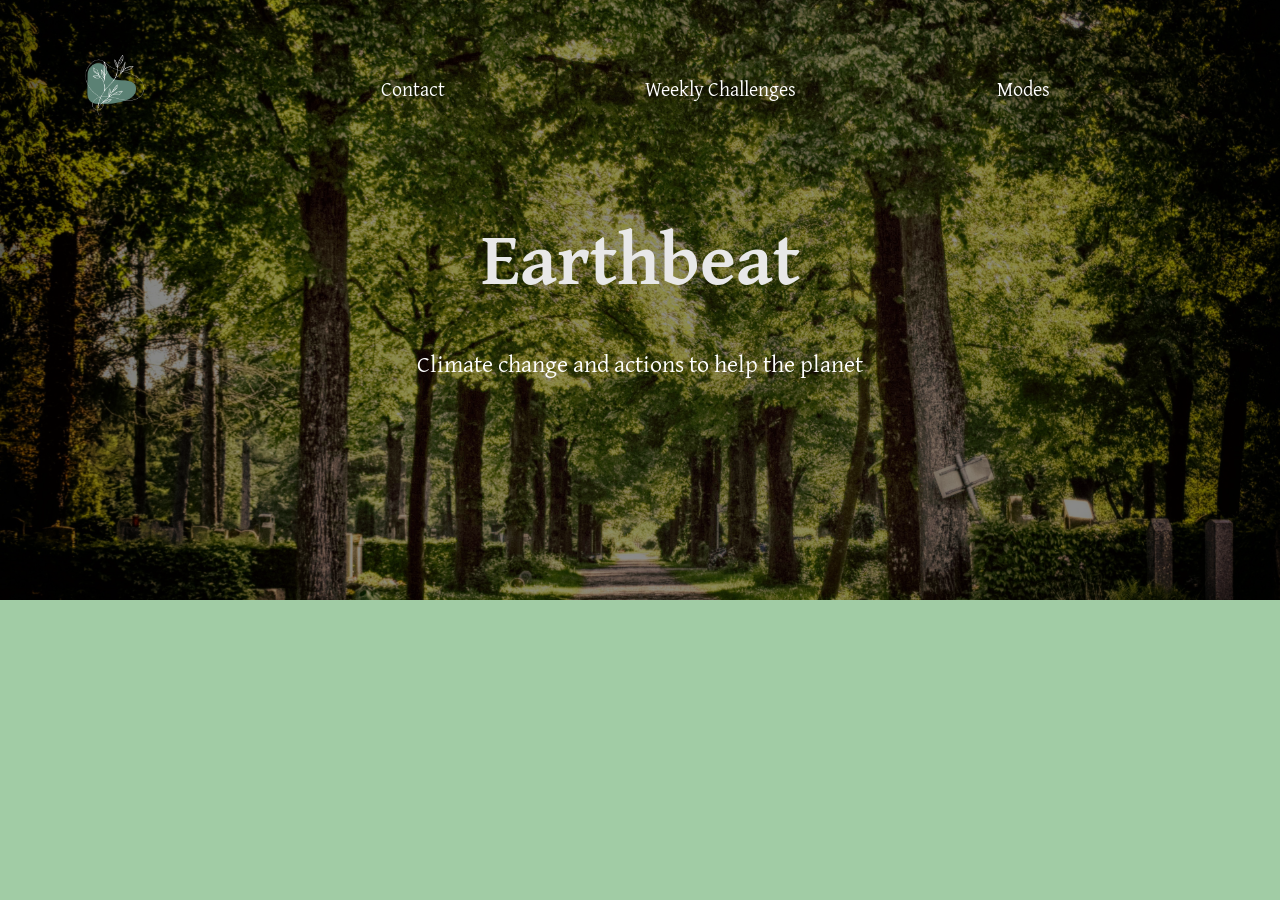
==== Contact.html @ 9368f3e4 "Added images that matches" ====
<!DOCTYPE html>
<html lang="en">
<head>
    <meta charset="UTF-8">
    <meta name="viewport" content="width=device-width, initial-scale=1.0">
    <title>EarthBeat</title>
    <link rel="stylesheet" href="Styles.css">
    <link rel="preconnect" href="https://fonts.googleapis.com">
<link rel="preconnect" href="https://fonts.gstatic.com" crossorigin>
<link href="https://fonts.googleapis.com/css2?family=Gentium+Plus:ital,wght@0,400;0,700;1,400;1,700&display=swap" rel="stylesheet">
</head>
<body>
    <section class="navbarimage"><!--This is the background image for the navbar-->
        <img class="navbarimage-image" src="Images\contact-image.jpg" alt="Homepage Image">
            <script src="Modes.js"></script>
        <header class="navbar">
        <!--This is navbar and should be added to every page-->
            <a href="Homepage.html">
             <!--This makes the image or logo to navigate back to the homepage when clicked-->
                <img src="Images/Logo.png" alt="Logo">
             </a>
            <nav class="links"> <!--This is the links of the navigation bar-->
         
                <ul>
                    <li> <a class="Contact" href="Contact.html"> Contact</a></li>
                    <li> <a class="WeeklyChallenges" href="Weeklychallenges.html"> Weekly Challenges</a></li>
                    <!--This is for the dropdown menu-->
                    <li class="dropdown">
                         <a class="Modes" href="#" onclick="toggleDropdown(event)">Modes</a>
                         <ul class="dropdown-contents" id="dropdownMenu">
                            <li> <a href="#" onclick="changeMode('normal')">Normal</a></li>
                            <li> <a href="#" onclick="changeMode('protanomaly')">Protanomaly (red-weak)</a></li>
                            <li> <a href="#" onclick="changeMode('deuteranomaly')">Deuteranomaly (green-weak)</a></li>
                            <li> <a href="#" onclick="changeMode('tritanopia')">Tritanopia (Blue-yellow)</a></li>
                            <li> <a href="#" onclick="changeMode('achromatopsia')">Achromatopsia (All colour)</a></li>
                            <li> <a href="#" onclick="changeMode('dyslexia')">Dyslexia</a></li>
                         </ul>
                    </li>
                </ul>
            </nav>
        </header>
            <div class="navbarimage-text"> <!--Text to welcome the users-->
                <h1>Earthbeat</h1>
                <p>Climate change and actions to help the planet</p>
            </div>
   </section>
---- Styles.css ----
body{
    background-color: #A1CCA5;
    margin: 0;
    padding: 0;
    /*Remove default margin*/
    font-family: "Gentium Plus", serif;
}
/*This is the styling for the navbar*/
.navbar img {
    height: 150px;
    width: auto;
}
.navbar{
    position: absolute;/*places the navabr on top - image*/
    top: 0;
    left: 0;
    width: 100%;
    box-sizing: border-box;
    background: transparent;/*removes the green background*/
    display: flex;
    align-items: center;
    padding: 10px 40px;
    z-index: 2; /*keeps the navbar above the image*/
}

.navbar a:first-child{
    margin-right: auto; /*push everything to the right*/
}

.links {
    flex-grow: 1;
    display: flex;
    justify-content: center;
}

.links > ul {
    display: flex;
    list-style: none;
    padding: 0;
    margin: 0;
    font-size: 20px;
    justify-content: space-evenly; /*center link horizontally*/
    width: 100%;
}
    
.links li{
    margin: 0 10px;
}

.links a {
    text-decoration: none;
    font-size: 20px;
    font-family:'Gentium Plus',serif ;
    color: white;
    text-shadow: 2px 2px 4px rgba(0, 0, 0, 0.8);
}
/*changes colour when pointer is hovered over the navbar links*/
.links a:hover{
    color: #C7D9B7;
    transition: color 0.3s ease;
}

.navbarimage{
    position: relative; /*Allows the navbar to be on the top*/
    height: 600px;
    overflow: hidden; /*Hides everything that goes out of the section*/
}
/*Styles the background image*/
.navbarimage-image{
    width: 100%;
    height: 100%;
    object-fit: cover;/*It allows the cover the whole section without stretching*/
    object-position: center;
    display: block;
    position: absolute;
    top: 0;
    left: 0;
    z-index: 0;

}
/*To read the navbar easily, a dark transparent layer over the image*/
.navbarimage::before{
    content: "";/*Overlay created*/
    position: absolute;
    inset: 0;
    background: rgba(0, 0, 0, 0.45);/*Adds a transparent black colour on top of the image*/
    z-index: 1;
}
.navbarimage-text{
    position: absolute;
    top: 50%;
    left: 50%;
    transform: translate(-50%, -50%);
    text-align: center;
    color: white;
    z-index: 2;
}
.navbarimage-text h1{
    font-size: 74px;
    margin-top: 0;
    line-height: 0.9;
    color: #E8E8E8;
}
.navbarimage-text p{
    font-size: 24px;
    margin-top: 0;
    margin-bottom: 0;
    line-height: 1;
}
.dropdown{
    position: relative;
}
/*styling of the dropdown menu*/
.dropdown-contents{
    
    position: absolute;
    top: 100%;
    left: 0;
    transform: translateX(-50%) translateY(-15px);
    min-width: 300px;
    background-color: rgba(28, 40, 28, 0.55);
    backdrop-filter: blur(10px);
    border: 1px solid rgba(255, 255, 255, 0.2);
    border-radius: 6px;
    box-shadow: 0 10px 30px rgba(0, 0, 0, 0.4);
    opacity: 0;
    visibility: hidden;
    transition: all .3s ease;
    z-index: 10;
}
/*This displays after the content being created*/
.dropdown-contents.show{
    display: block;
    opacity: 1;
    visibility: visible;
    transform: translateX(-30%) translateY(0);
}
/*styling of links inside the menu*/
.dropdown-contents li a{
    display: block;
    padding: 12px 20px;
    color: white;
    text-decoration: none;
    white-space: nowrap;
}
/*changes the background colour when hovered*/
.dropdown-contents li a:hover{
    background-color: rgba(255, 255, 255, 0.15);
}

/*Making the options in the dropdowm menu to work like change the colours*/
body.protanomaly {
    filter: saturate(80%);
}
body.deuteranomaly {
    filter: hue-rotate(-15deg);
}
body.tritanopia {
    filter: hue-rotate(40deg);
}
body.achromatopsia {
    filter: grayscale(100%);
}
body.dyslexia{
    letter-spacing: 2px;
    line-height: 1.8;
    font-size: 110%;
}
/*Intro section*/
.intro-section{
    background-color: #111D13;
    padding: 60px 0;
}
.intro-text{
    width: 60%;
    margin: auto;
    text-align: center;
}
.intro-text p{
    color: #E8E0B5;
    font-size: 24px;
    line-height: 1.6;
    margin: 0;
}
/*The first contents section*/
.homepage-section-one{
    display: grid;
    grid-template-columns: 2fr 1fr;
}
.homepage-section-left{
    background-color: #7E9D7B;
    padding: 25px;
}
.homepage-section-left img{
    width: 100%;
    display: block;
}
.homepage-section-left p{
    font-size: 22px;
    line-height: 1.6;
}
.homepage-section-right{
    background-color: #A1CCA5;
    display: flex;
    flex-direction: column;
}
.homepage-link{
    flex: 1;
    display: flex;
    justify-content: space-between;
    align-items: center;
    padding: 35px;
    text-decoration: none;
    color: black;
    font-size: 28px;
    border-bottom: 1px solid rgba(0, 0, 0, .15);
    transition: .3s;
}
.homepage-link:hover{/*This is the hovering effect for the links that take them to the next webpage*/
    background-color: #a9c492;
}
.homepage-link div{
    margin: 0;
}
.arrow{/*The arrows that are on the right side of the links*/
    font-size: 36px;
    transition: .3s;
}
.homepage-link:hover .arrow{
    transform: translateX(8px);
}
/*the second section*/
.homepage-section-two{
    background-color: #526D4D;
    padding: 25px;
}
.homepage-section-row{
    display: grid;
    grid-template-columns: 60% 40%;
    gap: 40px;
    align-items: center;
    margin-bottom: 40px;
}
.homepage-section-row-text p{
    color: white;
    font-size: 22px;
    line-height: 1.5;
    margin: 0;
}
.homepage-section-row-img img{
    width: 100%;
    display: block;
}
/*the footer section*/
.homepage-footer{
    background-color: #A1CCA5;
    padding: 50px 0;
}
.homepage-footer-text{
    width: 60%;
    margin: auto;
}
.homepage-footer-text p{
    font-size: 24px;
    line-height: 1.6;
    margin: 0;
}
/*This is the first section of webpage*/
.webpage-section-one{
    display: grid;
    grid-template-columns: 1fr 1fr;
    grid-template-rows: auto auto;
    background-color: #709775;;
}
/*This is the image on the left*/
.webpage-image{
    grid-column: 1;
    grid-row: 1;
    width: 100%;
}
.webpage-image img{
    width: 100%;
    height: 100%;
    object-fit: cover;
    display: block;
}
/*This is the text under the image on left of webpage*/
.webpage-text{
    grid-column: 1;
    grid-row: 2;
    background-color: #709775;
    padding: 40px;
    box-sizing: border-box;
}
.webpage-text p{
    color: black;
    font-size: 20px;
    line-height: 1.5;
    margin: 0 0 20px 0;
}
/*The three links that is at the side (it was again coded due to it being extended)*/
.links-section-right{
    grid-column: 2;
    grid-row: 1 / 3;/*reng;wrg*/
    display: grid;
    grid-template-rows: repeat(3, 1fr);
    background-color: #A1CCA5;
}
.links-link{
    display: flex;
    align-items: center;
    justify-content: space-between;

    padding: 30px 40px;

    box-sizing: border-box;

    color: black;
    text-decoration: none;

    border-bottom: 1px solid rgba(0, 0, 0, 0.15);
}
.links-link:hover{/*This is the hovering effect for the links that take them to the next webpage*/
    background-color: #a9c492;
}
.arrow{
    font-size: 40px;
    line-height: 1;
}
.homepage-link:hover .arrow{
    transform: translateX(8px);
}
/*This is the section underneath*/
.webpage-section-two{
    background-color: #526D4D;
    padding: 25px;
}
/*first row of text on the right and image on the left*/
.webpage-row{
    display: grid;
    grid-template-columns: 1fr 1fr;
    gap: 0px;
    align-items: stretch;
    margin-bottom: 40px;
}
/*First row image*/
.webpage-row-image img{
    width: 100%;
    height: 100%;
    display: block;
    object-fit: cover;
}
/*First row text*/
.webpage-row-text{
    padding: 20px;
    box-sizing: border-box;
}
.webpage-row-text p{
    color: white;
    font-size: 20px;
    line-height: 1.5;
    margin: 0;
}
/*Second row of text*/
/*Text on the left*/
.webpage-row-text-two {
    padding: 20px;
    box-sizing: border-box;
}
.webpage-row-text-two p{
    color: white;
    font-size: 20px;
    line-height: 1.5;
    margin: 0;
}
/*Image on the right*/
.webpage-row-image-two img{
    width: 100%;
    height: 100%;
    object-fit: cover;
    display: block;
}
/*Footer of webpage*/
.webpage-footer{
    background-color: #111D13;
    padding: 50px 0;
}
.webpage-footer-text{
    width: 60%;
    margin: auto;
}
.webpage-footer-text p{
    color: #E8E0B5;
    font-size: 22px;
    line-height: 1.5;
    margin: 0;
}
/*Weekly challenges section*/
/*Main weekly challenges section*/
.weekly-challenges{
    width: 100%;
    background-color: #A1CCA5;
}
/*Introduction part of the webpage*/
.weekly-introduction{
    background-color: #111D13;
    padding: 35px 40px;
    box-sizing: border-box;
}
.weekly-introduction p{
    color:  #E8E0B5;
    font-size: 20px;
    line-height: 1.5;
    margin: 0;
}
/*weekly challenges list*/
.challenge-list{
    background-color: #709775;
    padding: 20px 35px;
    box-sizing: border-box;
}
/*each individual challenges*/
.challenge{
    display: grid;
    grid-template-columns: 35px 1fr;
    align-items: center;
    min-height: 50px;
    cursor: pointer;
}
/*This is for hiding normal checkbox*/
.challenge-checkbox{
    display: none;
}
/*Customized checkbox*/
.checkmark{
    width: 25px;
    height: 25px;
    background-color: white;
    border: 1px solid #111D13;
    box-sizing: border-box;
}
/*Tick when it is checked*/
.challenge-checkbox:checked + .checkmark::after{
    content: "✓";
    display: flex;
    justify-content: center;
    align-items: center;
    width: 100%;
    height: 100%;
    color: #111D13;
    font-size: 15px;
}
/*Text*/
.challenge-text{
    color: white;
    font-size: 18px;
    line-height: 1.4;
    padding-left: 10px;
}
/*completed challenge checkbox*/
.challenge-checkbox:checked ~ .challenge-text{
    opacity: 0.6;
    text-decoration: line-through;
}
/*Weekly progress*/
.weekly-progress{
    display: grid;
    grid-template-columns: 1fr 1fr;
    width: 100%;
    background-color: #A1CCA5;
    box-sizing: border-box;
}
/*progress text*/
.weekly-progress-text{
    padding: 40px;
    box-sizing: border-box;
    display: flex;
    flex-direction: column;
    justify-content: center;
}
.weekly-progress-text p{
    color: #111D13;
    font-size: 20px;
    line-height: 1.5;
    margin: 0 0 20px 0;
}
/*weekly progress heading*/
.weekly-progress-text .progress-title{
    font-size: 24px;
    margin-bottom: 30px;
}
/*Image of the progress that is made*/
.weekly-progress-image{
    width: 100%;
    min-height: 300px;
    display: flex;
    justify-content: center;
    align-items: center;
    box-sizing: border-box;
}
.weekly-progress-image img{
    width: 100%;
    height: 100%;
    object-fit: cover;
    display: block;
}
/*Footer of weekly challenge webpage*/
.weekly-footer{
    background-color: #111D13;
    padding: 45px 40px;
    box-sizing: border-box;
}
.weekly-footer p{
    color: #E8E0B5;
    font-size: 20px;
    line-height: 1.5;
    margin: 0;
}
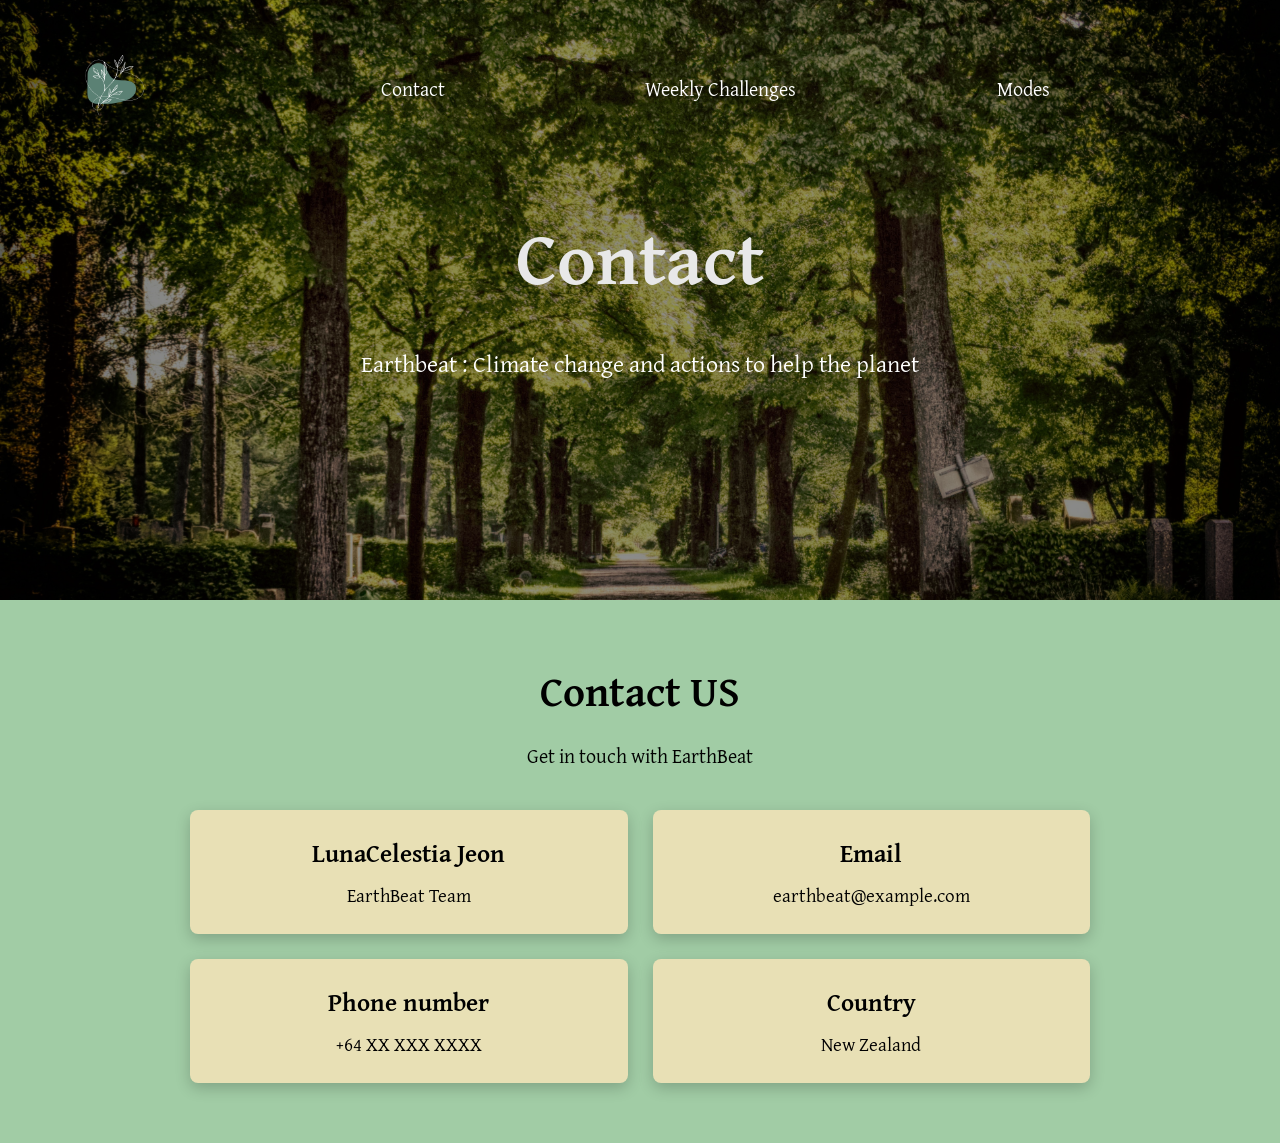
==== commit fb69c9af: "Contact webpage done" ====
--- a/Contact.html
+++ b/Contact.html
@@ -34,13 +34,38 @@
                             <li> <a href="#" onclick="changeMode('tritanopia')">Tritanopia (Blue-yellow)</a></li>
                             <li> <a href="#" onclick="changeMode('achromatopsia')">Achromatopsia (All colour)</a></li>
                             <li> <a href="#" onclick="changeMode('dyslexia')">Dyslexia</a></li>
+                            <li> <a href="#" onclick="event.preventDefault(); toggleScreenReader(); return false;">Screen Reader</a></li>
                          </ul>
                     </li>
                 </ul>
             </nav>
         </header>
             <div class="navbarimage-text"> <!--Text to welcome the users-->
-                <h1>Earthbeat</h1>
-                <p>Climate change and actions to help the planet</p>
+                <h1>Contact</h1>
+                <p>Earthbeat : Climate change and actions to help the planet</p>
             </div>
-   </section>+   </section>
+   <!--This is the contact section-->
+   <section class="contact-section">
+        <h2>Contact US</h2>
+        <p>Get in touch with EarthBeat</p>
+        <div class="contact-cards">
+            <div class="contact-card">
+                <h3>LunaCelestia Jeon</h3>
+                <p>EarthBeat Team</p>
+            </div>
+            <div class="contact-card">
+                <h3>Email</h3>
+                <p>earthbeat@example.com</p>
+            </div>
+            <div class="contact-card">
+                <h3>Phone number</h3>
+                <p>+64 XX XXX XXXX</p>
+            </div>
+            <div class="contact-card">
+                <h3>Country</h3>
+                <p>New Zealand</p>
+            </div>
+        </div>
+   </section>
+</body>
--- a/Styles.css
+++ b/Styles.css
@@ -185,11 +185,16 @@
 /*The first contents section*/
 .homepage-section-one{
     display: grid;
-    grid-template-columns: 2fr 1fr;
+    grid-template-columns: 60% 40%;
 }
 .homepage-section-left{
+    width: 100%;
+    max-width: 100%;
+    height: auto;
+    display: block;
     background-color: #7E9D7B;
-    padding: 25px;
+    padding: 10px;
+    box-sizing: border-box;
 }
 .homepage-section-left img{
     width: 100%;
@@ -197,22 +202,25 @@
 }
 .homepage-section-left p{
     font-size: 22px;
-    line-height: 1.6;
+    line-height: 1.4;
+    margin: 10px 0 0 0;
 }
 .homepage-section-right{
     background-color: #A1CCA5;
     display: flex;
     flex-direction: column;
+    min-width: 0;
+    box-sizing: border-box;
 }
 .homepage-link{
     flex: 1;
     display: flex;
     justify-content: space-between;
     align-items: center;
-    padding: 35px;
+    padding: 25px;
     text-decoration: none;
     color: black;
-    font-size: 28px;
+    font-size: 24px;
     border-bottom: 1px solid rgba(0, 0, 0, .15);
     transition: .3s;
 }
@@ -233,13 +241,18 @@
 .homepage-section-two{
     background-color: #526D4D;
     padding: 25px;
+    box-sizing: border-box;
+    width: 100%;
 }
 .homepage-section-row{
     display: grid;
-    grid-template-columns: 60% 40%;
+    grid-template-columns: minmax(0, 1fr) minmax(0, 1fr);
     gap: 40px;
     align-items: center;
     margin-bottom: 40px;
+    width: 100%;
+    box-sizing: border-box;
+    min-width: 0;
 }
 .homepage-section-row-text p{
     color: white;
@@ -247,9 +260,16 @@
     line-height: 1.5;
     margin: 0;
 }
+.homepage-section-row-img{
+    min-width: 0;
+    width: 100%;
+}
 .homepage-section-row-img img{
     width: 100%;
+    max-width: 100%;
+    height: auto;
     display: block;
+    box-sizing: border-box;
 }
 /*the footer section*/
 .homepage-footer{
@@ -268,21 +288,28 @@
 /*This is the first section of webpage*/
 .webpage-section-one{
     display: grid;
-    grid-template-columns: 1fr 1fr;
-    grid-template-rows: auto auto;
-    background-color: #709775;;
+    grid-template-columns: minmax(0, 60%) minmax(0, 40%);
+    grid-template-rows: 300px auto;
+    background-color: #709775;
+    width: 100%;
+    box-sizing: border-box;
+    min-width: 0;
 }
 /*This is the image on the left*/
 .webpage-image{
     grid-column: 1;
     grid-row: 1;
     width: 100%;
+    height: 300px;
+    min-width: 0;
+    padding: 10px;
+    box-sizing: border-box;
 }
 .webpage-image img{
     width: 100%;
-    height: 100%;
+    height: 300px;
+    display: block;
     object-fit: cover;
-    display: block;
 }
 /*This is the text under the image on left of webpage*/
 .webpage-text{
@@ -301,24 +328,23 @@
 /*The three links that is at the side (it was again coded due to it being extended)*/
 .links-section-right{
     grid-column: 2;
-    grid-row: 1 / 3;/*reng;wrg*/
+    grid-row: 1 / 3;
     display: grid;
     grid-template-rows: repeat(3, 1fr);
     background-color: #A1CCA5;
+    min-width: 0;
 }
 .links-link{
+    font-size: 25px;
     display: flex;
     align-items: center;
     justify-content: space-between;
-
     padding: 30px 40px;
-
-    box-sizing: border-box;
-
+    box-sizing: border-box;
     color: black;
     text-decoration: none;
-
     border-bottom: 1px solid rgba(0, 0, 0, 0.15);
+    min-width: 0;
 }
 .links-link:hover{/*This is the hovering effect for the links that take them to the next webpage*/
     background-color: #a9c492;
@@ -334,21 +360,37 @@
 .webpage-section-two{
     background-color: #526D4D;
     padding: 25px;
+    box-sizing: border-box;
+    min-width: 0;
+    width: 100%;
+}
+.webpage-section-two img{
+    min-width: 0;
 }
 /*first row of text on the right and image on the left*/
 .webpage-row{
     display: grid;
-    grid-template-columns: 1fr 1fr;
-    gap: 0px;
-    align-items: stretch;
-    margin-bottom: 40px;
+    grid-template-columns: minmax(0, 1fr) minmax(0, 1fr);
+    width: 100%;
+    box-sizing: border-box;
+    align-items: center;
+    background-color: #709775;
+    margin-bottom: 25px;
+}
+.webpage-row:nth-child(2){
+    background-color: #A1CCA5;
 }
 /*First row image*/
+.webpage-row-image{
+    min-width: 0;
+}
 .webpage-row-image img{
     width: 100%;
-    height: 100%;
+    max-width: 100%;
+    height: 300px;
     display: block;
     object-fit: cover;
+    padding: 10px;
 }
 /*First row text*/
 .webpage-row-text{
@@ -368,15 +410,22 @@
     box-sizing: border-box;
 }
 .webpage-row-text-two p{
-    color: white;
+    color: black;
     font-size: 20px;
     line-height: 1.5;
     margin: 0;
 }
 /*Image on the right*/
+.webpage-row-image-two{
+    min-width: 0;
+    display: flex;
+    flex-direction: column;
+    gap: 30px;
+}
 .webpage-row-image-two img{
     width: 100%;
-    height: 100%;
+    max-width: 100%;
+    height: 300px;
     object-fit: cover;
     display: block;
 }
@@ -491,7 +540,7 @@
 }
 /*Image of the progress that is made*/
 .weekly-progress-image{
-    width: 100%;
+    width: 50%;
     min-height: 300px;
     display: flex;
     justify-content: center;
@@ -499,9 +548,9 @@
     box-sizing: border-box;
 }
 .weekly-progress-image img{
-    width: 100%;
-    height: 100%;
-    object-fit: cover;
+    width: 6cm;
+    height: auto;
+    object-fit: contain;
     display: block;
 }
 /*Footer of weekly challenge webpage*/
@@ -516,3 +565,373 @@
     line-height: 1.5;
     margin: 0;
 }
+/*This is where Jargon Dictionary starts*/
+.jargon{
+    text-decoration: underline;
+    text-decoration-style: dotted;
+    cursor: pointer;
+}
+/*This the the Jargon Definition box*/
+.jargon-box{
+    display: none;
+    position: fixed;
+    bottom: 30px;
+    right: 30px;
+    width: 350px;
+    padding: 25px;
+    box-sizing: border-box;
+    background-color: #E8E0B5;
+    color: #111D13;
+    border-radius: 8px;
+    box-shadow: 0 5px 20px rgba(0, 0, 0, 0.3);
+    z-index: 100;
+}
+/*Jargon Title*/
+.jargon-box h2{
+    margin-top: 0;
+    font-size: 26px;
+}
+/*jargon definition*/
+.jargon-box p{
+    font-size: 18px;
+    line-height: 1.5;
+}
+/*The close button of jargon*/
+.close-jargon{
+    float: right;
+    border: none;
+    background: none;
+    font-size: 25px;
+    cursor: pointer;
+}
+/*This is the contact section*/
+.contact-section{
+    background-color: #A1CCA5;
+    padding: 60px 8%;
+    text-align: center;
+}
+.contact-section h2{
+    font-size: 42px;
+    margin: 0 0 10px;
+}
+.contact-section > p{
+    font-size: 20px;
+    margin-bottom: 40px;
+}
+/*This is the section for contact cards*/
+.contact-cards{
+    display: grid;
+    grid-template-columns: repeat(2, 1fr);
+    gap: 25px;
+    max-width: 900px;
+    margin: auto;
+}
+.contact-card{
+    background-color: #E8E0B5;
+    padding: 25px;
+    border-radius: 8px;
+    box-shadow: 0 5px 15px rgba(0,0,0,0.2); 
+}
+.contact-card h3{
+    font-size: 25px;
+    margin: 0 0 10px;
+}
+.contact-card p{
+    font-size: 19px;
+    margin: 0;
+}
+/*This is to make this website responsive to any screens*/
+/*for smaller laptops and tablets*/
+@media (max-width: 1000px){
+    .navbar{
+        padding: 10px 20px;
+    }
+    .navbar img{
+        height: 110px;
+    }
+    .links a{
+        font-size: 18px
+    }
+    .links li{
+        margin: 0 5px;
+    }
+    .navbarimage{
+        height: 500px;
+    }
+    .navbariamge-text{
+        width: 90%;
+    }
+    .navbarimage-text h1{
+        font-size: 55px;
+    }
+    .navbariamge-text p{
+        font-size: 21px;
+    }
+    .intro-text{
+        width: 80%;
+    }
+    .intro-text p{
+        font-size: 21px;
+    }
+    .homepage-section-left p{
+        font-size: 20px;
+    }
+    .homepage-link{
+        font-size: 21px;
+        padding: 20px;
+    }
+    .homepage-section-row{
+        gap: 25px;
+    }
+    .homepage-section-row-text p{
+        font-size: 20px;
+    }
+    .webpage-text p{
+        font-size: 20px;
+    }
+    .links-link{
+        font-size: 20px;
+        padding: 20px;
+    }
+    .webpage-row-text p,
+    .webpage-row-text-two p{
+        font-size: 20px;
+    }
+    .weekly-progress-text p{
+        font-size: 20px;
+    }
+}
+/*For phones*/
+@media (max-width: 700px){
+    .navbar{
+        position: absolute;
+        padding: 10px 15px;
+        flex-direction: column;
+        align-items: center;
+    }
+    .navbar img{
+        height: 80px;
+    }
+    .navbar a:first-child{
+        margin-right: 0;
+    }
+    .links{
+        width: 100%;
+    }
+    .links > ul{
+        flex-wrap: wrap;
+        justify-content: center;
+        gap: 5px;
+    }
+    .links li{
+        margin: 3px;
+    }
+    .links a{
+        font-size: 15px;
+    }
+    .dropdown-contents{
+        min-width: 240px;
+        left: 50%;
+        transform: translateX(-50%) translateY(-15px);
+    }
+    .dropdown-contents.show{
+        transform: translateX(-50%) translateY(0);
+    }
+    .dropdown-contents li a{
+        font-size: 16px;
+        padding: 10px 15px;
+    }
+    .navbarimage{
+        height: 450px;
+    }
+    .navbarimage-text{
+        width: 90%;
+        top: 60%;
+    }
+    .navbarimage-text h1{
+        font-size: 40px;
+        line-height: 1;
+    }
+    .navbarimage-text p{
+        font-size: 18px;
+        line-height: 1.3;
+    }
+    .intro-section{
+        padding: 40px 20px;
+    }
+    .intro-text{
+        width: 100%;
+    }
+    .intro-text p{
+        font-size: 18px;
+        line-height: 1.5;
+    }
+    .homepage-section-one{
+        grid-template-columns: 1fr;
+    }
+    .homepage-section-left{
+        width: 100%;
+    }
+    .homepage-section-left p{
+        font-size: 18px;
+        line-height: 1.5;
+    }
+    .homepage-section-right{
+        width: 100%;
+    }
+    .homepage-link{
+        font-size: 18px;
+        padding: 20px;
+    }
+    .arrow{
+        font-size: 28px;
+    }
+    .homepage-section-two{
+        padding: 20px;
+    }
+    .homepage-section-row{
+        grid-template-columns: 1fr;
+        gap: 20px;
+        margin-bottom: 30px;
+    }
+    .homepage-section-row-text p{
+        font-size: 18px;
+        line-height: 1.5;
+    }
+    .homepage-section-row-img{
+        width: 100%;
+    }
+    .homepage-section-row-img img{
+        width: 100%;
+        height: auto;
+    }
+    .homepage-footer{
+        padding: 40px 20px;
+    }
+    .homepage-footer-text{
+        width: 100%;
+    }
+    .homepage-footer-text p{
+        font-size: 18px;
+    }
+     .webpage-section-one{
+        display: flex;
+        flex-direction: column;
+        width: 100%;
+    }
+    .webpage-image{
+        width: 100%;
+        height: auto;
+    }
+    .webpage-image img{
+        width: 100%;
+        height: auto;
+    }
+    .webpage-text{
+        width: 100%;
+        padding: 20px;
+        box-sizing: border-box;
+    }
+    .webpage-text p{
+        font-size: 18px;
+        line-height: 1.5;
+    }
+    .links-section-right{
+        width: 100%;
+        display: flex;
+        flex-direction: column;
+    }
+    .links-link{
+        width: 100%;
+        font-size: 18px;
+        padding: 20px;
+        box-sizing: border-box;
+    }
+    .webpage-section-two{
+        padding: 20px;
+    }
+    .webpage-row{
+        display: flex;
+        flex-direction: column;
+        gap: 0;
+    }
+    .webpage-row-image,
+    .webpage-row-image-two{
+        width: 100%;
+    }
+    .webpage-row-image img,
+    .webpage-row-image-two img{
+        width: 100%;
+        height: auto;
+    }
+    .webpage-row-text,
+    .webpage-row-text-two{
+        width: 100%;
+        padding: 20px;
+        box-sizing: border-box;
+    }
+    .webpage-row-text p,
+    .webpage-row-text-two p{
+        font-size: 18px;
+        line-height: 1.5;
+    }
+    .webpage-footer{
+        padding: 40px 20px;
+    }
+    .webpage-footer-text{
+        width: 100%;
+    }
+    .webpage-footer-text p{
+        font-size: 18px;
+    }
+    .weekly-introduction{
+        padding: 25px 20px;
+    }
+    .weekly-introduction p{
+        font-size: 18px;
+    }
+    .challenge-list{
+        padding: 20px;
+    }
+    .challenge{
+        grid-template-columns: 30px 1fr;
+    }
+    .challenge-text{
+        font-size: 17px;
+        line-height: 1.5;
+    }
+    .weekly-progress{
+        grid-template-columns: 1fr;
+    }
+    .weekly-progress-text{
+        padding: 25px 20px;
+    }
+    .weekly-progress-text p{
+        font-size: 18px;
+    }
+    .weekly-progress-image{
+        min-height: 250px;
+    }
+    .weekly-footer{
+        padding: 35px 20px;
+    }
+    .weekly-footer p{
+        font-size: 18px;
+    }
+    .jargon-box{
+        width: calc(100% - 40px);
+        max-width: 350px;
+        right: 20px;
+        bottom: 20px;
+        padding: 20px;
+    }
+    .jargon-box h2{
+        font-size: 23px;
+    }
+    .jargon-box p{
+        font-size: 17px;
+    }
+    img{
+        max-width: 100%;
+    }
+}
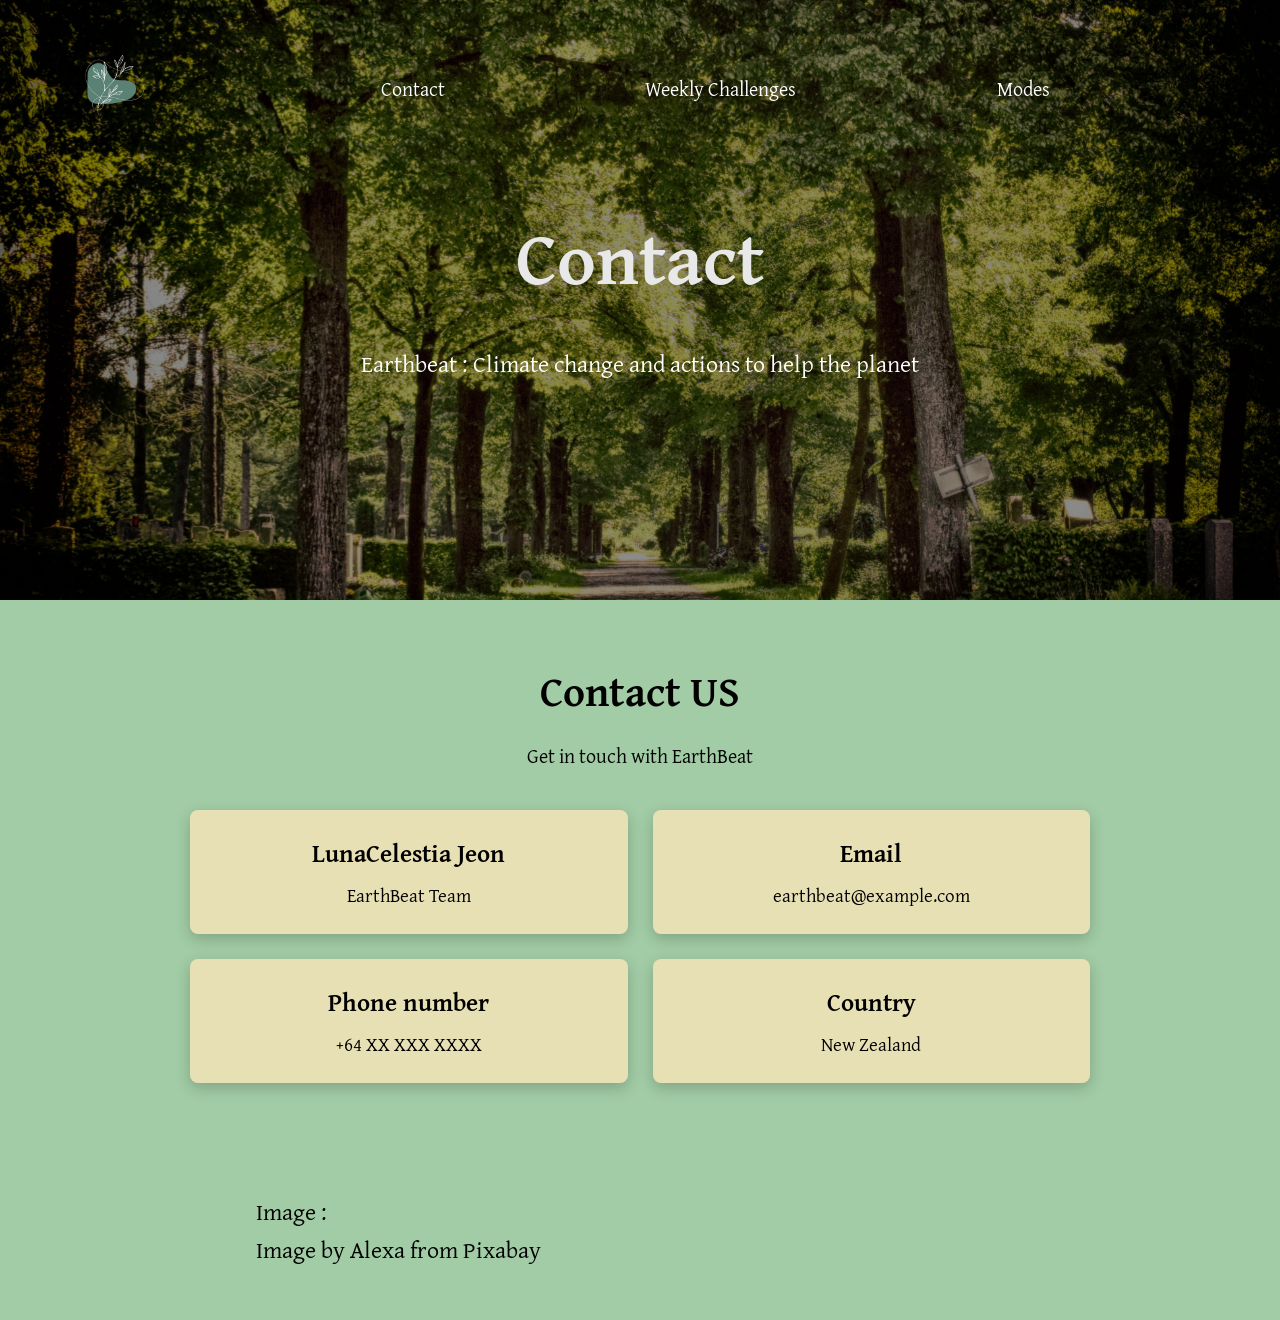
==== commit e035e542: "Added footer to Contact page" ====
--- a/Contact.html
+++ b/Contact.html
@@ -33,7 +33,7 @@
                             <li> <a href="#" onclick="changeMode('deuteranomaly')">Deuteranomaly (green-weak)</a></li>
                             <li> <a href="#" onclick="changeMode('tritanopia')">Tritanopia (Blue-yellow)</a></li>
                             <li> <a href="#" onclick="changeMode('achromatopsia')">Achromatopsia (All colour)</a></li>
-                            <li> <a href="#" onclick="changeMode('dyslexia')">Dyslexia</a></li>
+                            <li> <a href="#" onclick="changeMode('dyslexia')">Word-blindness</a></li>
                             <li> <a href="#" onclick="event.preventDefault(); toggleScreenReader(); return false;">Screen Reader</a></li>
                          </ul>
                     </li>
@@ -68,4 +68,11 @@
             </div>
         </div>
    </section>
+<!--This is the last section-->
+    <section class="homepage-footer">
+        <div class="homepage-footer-text">
+           <p>Image :</p>
+           <p>Image by Alexa from Pixabay </p>
+        </div>
+    </section>
 </body>
